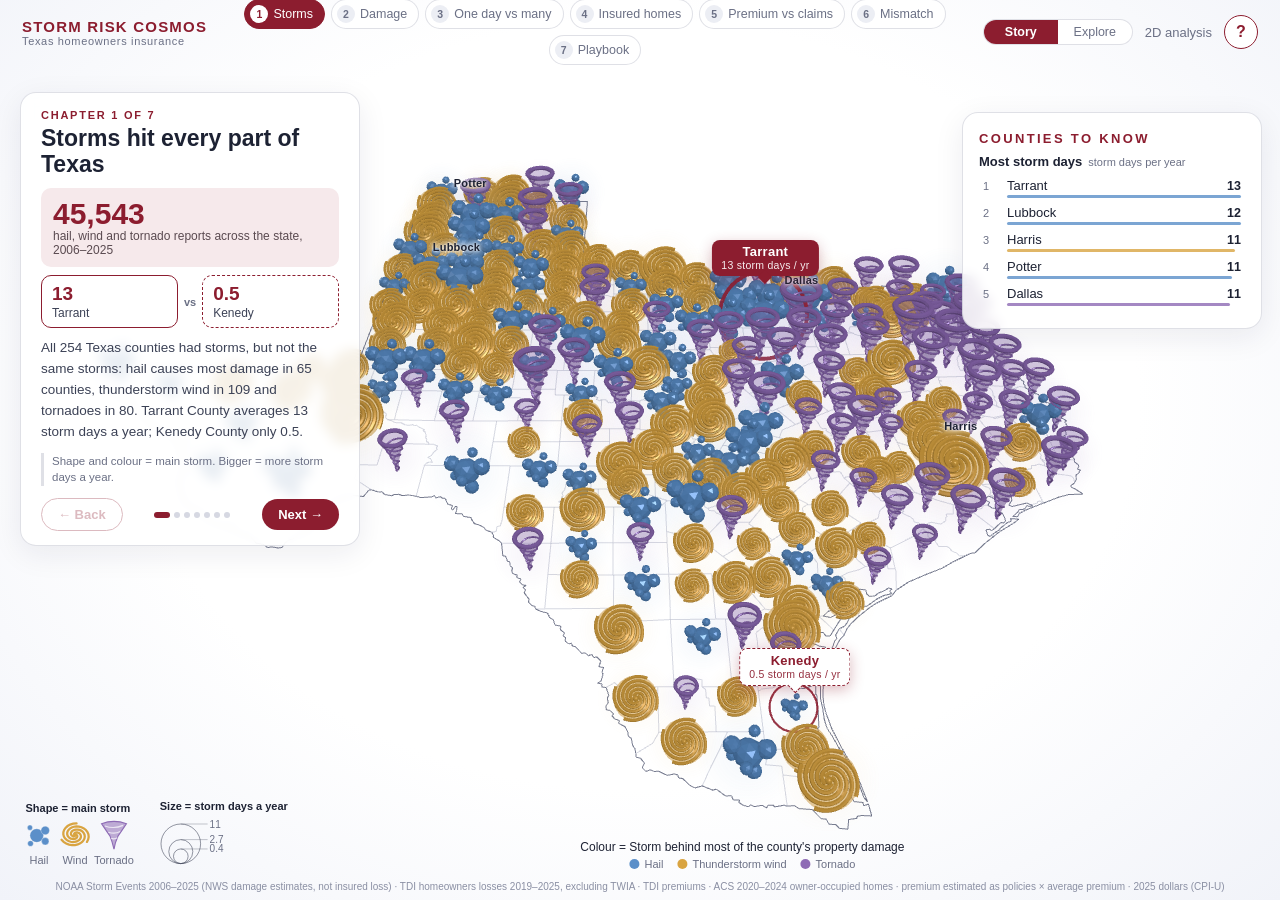
==== web/index.html @ 8e7a1fd4 "Add Explore after the story, with a Story / Explore toggle The site still opens on the story; the la" ====
<!doctype html>
<html lang="en">
<head>
  <meta charset="utf-8" />
  <meta name="viewport" content="width=device-width, initial-scale=1" />
  <title>Storm Risk Cosmos · Texas</title>
  <meta name="description" content="A 3D story of storms, damage and homeowners insurance across the 254 counties of Texas." />
  <link rel="icon" href="data:," />
  <link rel="stylesheet" href="css/cosmos.css" />
  <script src="vendor/d3.min.js"></script>
  <script src="vendor/topojson-client.min.js"></script>
  <script type="importmap">{ "imports": { "three": "./vendor/three/three.module.js" } }</script>
</head>
<body class="is-story">
  <canvas id="scene"></canvas>
  <div id="labels"></div>

  <!-- reading guide -->
  <section id="guide" hidden>
    <div class="guide-card">
      <h2>How to read the 3D story</h2>
      <div class="guide-grid">
        <div><svg viewBox="0 0 60 60" class="g-ico" data-shape="0"></svg><b>Hail</b><span>ice stones: hail causes most of the county's damage</span></div>
        <div><svg viewBox="0 0 60 60" class="g-ico" data-shape="1"></svg><b>Thunderstorm wind</b><span>a storm spiral: straight-line wind causes most damage</span></div>
        <div><svg viewBox="0 0 60 60" class="g-ico" data-shape="2"></svg><b>Tornado</b><span>a funnel: tornadoes cause most damage</span></div>
      </div>
      <ul>
        <li>Each 3D storm is one Texas county.</li>
        <li><b>Stacks</b> under a storm show amounts: green money for dollars, red bills for claims paid, blue policy paper for insured homes, rose sheets for homes without a policy. Taller = more; every bundle is the same amount.</li>
        <li><b>Colour</b> is named at the bottom of the screen. Each chapter rings and labels two counties that make its point by contrast.</li>
        <li><b>Story</b> walks through seven chapters with Back / Next or the arrow keys; <b>Explore</b> (top right, or after the last chapter) lets you pick any colour, layout and stack.</li>
        <li>Drag to turn, scroll to zoom, hover for numbers, click a county for its insurance card.</li>
      </ul>
      <button id="guide-close">Got it</button>
    </div>
  </section>

  <!-- top bar -->
  <header id="top">
    <div class="brand"><span class="neon-sm">STORM RISK COSMOS</span><small>Texas homeowners insurance</small></div>
    <nav id="chapters"></nav>
    <nav id="tabs"></nav>
    <div class="top-right"><div id="view-toggle" class="seg"><button data-v="story" class="on">Story</button><button data-v="explore">Explore</button></div><a href="analysis.html" class="link">2D analysis</a><button id="btn-help" class="round" title="How to read">?</button></div>
  </header>

  <div id="kpis"></div>

  <!-- left: layouts (explore) -->
  <aside id="mode">
    <h3>LAYOUT</h3>
    <button data-mode="map"><svg viewBox="0 0 48 48"><path d="M10 14l9-4 10 4 9-4v24l-9 4-10-4-9 4z" fill="none" stroke="currentColor" stroke-width="2"/><path d="M19 10v24M29 14v24" stroke="currentColor" stroke-width="2"/></svg><span>Map</span></button>
    <button data-mode="burst"><svg viewBox="0 0 48 48"><g fill="currentColor"><circle cx="13" cy="18" r="5"/><circle cx="19" cy="25" r="3"/><circle cx="10" cy="27" r="2.5"/><circle cx="32" cy="15" r="2"/><circle cx="37" cy="19" r="2"/><circle cx="31" cy="22" r="1.8"/><circle cx="38" cy="26" r="2"/><circle cx="33" cy="28" r="1.6"/><circle cx="24" cy="37" r="2"/></g></svg><span>One day vs many</span></button>
    <button data-mode="mismatch"><svg viewBox="0 0 48 48"><path d="M8 40h32M8 8v32" stroke="currentColor" stroke-width="2"/><path d="M10 38L40 10" stroke="currentColor" stroke-width="1.5" stroke-dasharray="3 3"/><g fill="currentColor"><circle cx="16" cy="16" r="3"/><circle cx="22" cy="24" r="2"/><circle cx="30" cy="22" r="2"/><circle cx="34" cy="32" r="2.5"/></g></svg><span>Claims vs storms</span></button>
    <p id="mode-note"></p>
  </aside>

  <!-- left: story card -->
  <aside id="story"></aside>

  <!-- right: counties to know / county card -->
  <aside id="panel">
    <div id="insights"></div>
    <div id="controls" hidden>
      <h3>FIND</h3>
      <div class="pill-input"><input id="search" list="county-list" placeholder="Find a county…" autocomplete="off" /><datalist id="county-list"></datalist></div>
      <h3>STACKS</h3>
      <div id="f-stack" class="radios"></div>
      <h3>SIZE <small>(when stacks are off)</small></h3>
      <div id="f-size" class="radios"></div>
    </div>
    <div id="card" hidden></div>
  </aside>

  <!-- bottom legends -->
  <div id="legend-left">
    <div id="shape-legend"></div>
    <div id="size-legend"></div>
  </div>
  <div id="ramp"></div>
  <footer id="foot">NOAA Storm Events 2006–2025 (NWS damage estimates, not insured loss) · TDI homeowners losses 2019–2025, excluding TWIA · TDI premiums · ACS 2020–2024 owner-occupied homes · premium estimated as policies × average premium · 2025 dollars (CPI-U)</footer>
  <div id="tip" hidden></div>

  <script type="module" src="js/cosmos3d.js"></script>
</body>
</html>
---- web/css/cosmos.css ----
/* Storm Risk Cosmos: light layout, one screen, UI floats over a full-window WebGL canvas */
:root {
  --bg: #ffffff; --ink: #1d2233; --dim: #6b7085; --line: rgba(30, 40, 80, 0.14);
  --accent: #8c1d2f; --accent-soft: #f6e9eb; --panel: rgba(255, 255, 255, 0.88);
  --hail: #5b8fc9; --wind: #d9a441; --tornado: #8e6bb5;
  font-family: "Avenir Next", "Avenir", "Segoe UI", "Helvetica Neue", sans-serif;
}
* { box-sizing: border-box; }
[hidden] { display: none !important; }
html, body { margin: 0; height: 100%; overflow: hidden; color: var(--ink); background: radial-gradient(ellipse at 50% 45%, #ffffff 55%, #f1f3f9); }
button { font: inherit; color: inherit; cursor: pointer; }
#scene { position: fixed; inset: 0; width: 100%; height: 100%; display: block; }
#labels { position: fixed; inset: 0; pointer-events: none; }
.lab3d { position: absolute; transform: translate(-50%, -100%); font-size: 11px; font-weight: 600; color: var(--ink); white-space: nowrap; text-shadow: 0 0 3px #fff, 0 0 6px #fff, 0 0 10px #fff; letter-spacing: 0.02em; }
.lab3d.group { font-size: 15px; font-weight: 700; color: var(--accent); text-transform: uppercase; letter-spacing: 0.08em; transform: translate(-50%, -50%); }
.lab3d.group small { display: block; font-size: 10px; color: var(--dim); font-weight: 500; text-transform: none; letter-spacing: 0; text-align: center; }
.lab3d.axis { font-size: 10px; font-weight: 500; color: var(--dim); transform: translate(-100%, -50%); }
.lab3d.median { font-size: 10px; color: var(--accent); transform: translate(0, -110%); }
.lab3d.note { font-size: 12px; font-weight: 500; color: var(--dim); transform: translate(-50%, -50%); letter-spacing: 0.06em; }

/* intro + guide */
#splash, #guide { position: fixed; inset: 0; z-index: 20; display: grid; place-items: center; background: radial-gradient(ellipse at center, rgba(255, 255, 255, 0.82), rgba(244, 245, 250, 0.96)); transition: opacity 0.6s; }
#splash.gone { opacity: 0; pointer-events: none; }
.splash-inner { max-width: 640px; text-align: center; padding: 0 24px; }
.neon { margin: 0; font-size: clamp(48px, 8vw, 104px); line-height: 0.95; font-weight: 800; letter-spacing: 0.04em;
  background: linear-gradient(120deg, #c81d4b, #8c1d2f 45%, #2c3e70); -webkit-background-clip: text; background-clip: text; color: transparent; }
.kicker { margin: 18px 0 6px; color: var(--accent); letter-spacing: 0.18em; text-transform: uppercase; font-size: 13px; font-weight: 600; }
.intro { color: #3c4256; font-size: 16px; line-height: 1.6; }
.splash-btns { display: flex; gap: 14px; justify-content: center; margin-top: 26px; }
.splash-btns button, #guide-close { border: 0; background: var(--accent); color: #fff; font-weight: 700; padding: 12px 34px; border-radius: 999px; font-size: 15px; box-shadow: 0 6px 20px rgba(140, 29, 47, 0.25); }
.splash-btns .ghost { background: transparent; color: var(--accent); border: 1.5px solid var(--accent); box-shadow: none; }
.guide-card { width: min(720px, 92vw); background: #fff; border: 1px solid var(--line); border-radius: 18px; padding: 26px 30px; box-shadow: 0 20px 60px rgba(20, 30, 70, 0.15); }
.guide-card h2 { margin: 0 0 14px; color: var(--accent); font-size: 20px; letter-spacing: 0.04em; }
.guide-grid { display: grid; grid-template-columns: repeat(3, 1fr); gap: 14px; margin-bottom: 12px; }
.guide-grid div { text-align: center; font-size: 12.5px; color: #4a5066; display: flex; flex-direction: column; align-items: center; gap: 4px; }
.guide-grid b { color: var(--ink); font-size: 14px; }
.g-ico { width: 64px; height: 64px; }
.guide-card ul { margin: 6px 0 18px; padding-left: 18px; color: #4a5066; font-size: 13.5px; line-height: 1.7; }
.guide-card b { color: var(--ink); }

/* top bar */
#top { position: fixed; top: 0; left: 0; right: 0; height: 64px; display: flex; align-items: center; gap: 18px; padding: 0 22px; z-index: 5; pointer-events: none; }
#top > * { pointer-events: auto; }
.brand { display: flex; flex-direction: column; min-width: 170px; }
.neon-sm { font-weight: 800; letter-spacing: 0.08em; font-size: 15px; color: var(--accent); }
.brand small { color: var(--dim); font-size: 11px; letter-spacing: 0.06em; }
#tabs, #chapters { flex: 1; display: flex; justify-content: center; gap: 6px; flex-wrap: wrap; }
#tabs button, #chapters button { border: 1.5px solid var(--line); background: rgba(255, 255, 255, 0.8); border-radius: 999px; padding: 6px 12px; font-size: 12.5px; white-space: nowrap; color: var(--dim); transition: all 0.2s; }
#tabs button:hover, #chapters button:hover { color: var(--ink); border-color: var(--dim); }
#tabs button.on, #chapters button.on { border-color: var(--accent); color: #fff; background: var(--accent); }
#chapters button { display: flex; align-items: center; gap: 5px; padding: 5px 11px 5px 5px; }
#chapters button i { font-style: normal; font-size: 10.5px; font-weight: 700; width: 18px; height: 18px; border-radius: 50%; display: grid; place-items: center; background: #eceef4; color: var(--dim); }
#chapters button.done { color: var(--ink); }
#chapters button.done i { background: var(--accent-soft); color: var(--accent); }
#chapters button.on i { background: #fff; color: var(--accent); }
body.is-story #tabs, body.is-story #kpis, body.is-story #mode { display: none; }
body:not(.is-story) #chapters, body:not(.is-story) #story { display: none; }
#view-toggle { width: 150px; }
#view-toggle button { padding: 5px 0; }
.top-right { display: flex; align-items: center; gap: 12px; justify-content: flex-end; }
.link { color: var(--dim); font-size: 13px; text-decoration: none; }
.link:hover { color: var(--accent); }
.round { width: 34px; height: 34px; border-radius: 50%; border: 1.5px solid var(--accent); background: #fff; color: var(--accent); font-weight: 700; }
#kpis { position: fixed; top: 62px; left: 50%; transform: translateX(-50%); display: flex; gap: 44px; z-index: 5; font-size: 11px; color: var(--dim); white-space: nowrap; }
#kpis div { text-align: center; }
#kpis b { display: block; color: var(--ink); font-size: 17px; font-weight: 700; letter-spacing: 0.01em; }
#kpis b i { font-style: normal; color: var(--dim); font-size: 12px; font-weight: 500; }

/* side panels */
aside h3 { margin: 14px 0 8px; font-size: 13px; letter-spacing: 0.18em; color: var(--accent); font-weight: 700; }
#mode { position: fixed; left: 20px; top: 108px; width: 112px; z-index: 5; display: flex; flex-direction: column; align-items: center; }
#mode h3 { font-size: 18px; margin-bottom: 10px; }
#mode button { background: none; border: 0; display: flex; flex-direction: column; align-items: center; gap: 2px; color: var(--dim); margin-bottom: 6px; font-size: 12.5px; }
#mode button svg { width: 54px; height: 54px; padding: 9px; border-radius: 50%; border: 1.5px solid transparent; transition: all 0.2s; }
#mode button:hover { color: var(--ink); }
#mode button.on { color: var(--accent); }
#mode button.on svg { border-color: var(--accent); background: var(--accent-soft); }
#mode button.on span { text-decoration: underline; text-underline-offset: 4px; }
#mode-note { font-size: 11px; color: var(--dim); line-height: 1.45; text-align: center; margin: 4px 0 0; }

#panel { position: fixed; right: 18px; top: 112px; bottom: 74px; width: 300px; z-index: 5; display: flex; flex-direction: column; }
#controls, #card { background: var(--panel); border: 1px solid var(--line); border-radius: 16px; padding: 4px 16px 14px; backdrop-filter: blur(6px); box-shadow: 0 8px 30px rgba(20, 30, 70, 0.08); }
#card { flex: 1; min-height: 0; overflow: hidden; padding: 12px 16px; display: flex; flex-direction: column; gap: 9px; }
.pill-input { margin-bottom: 7px; }
.pill-input input, .pill-input select { width: 100%; border: 1px solid #ead3d7; border-radius: 999px; padding: 7px 14px; background: var(--accent-soft); color: var(--ink); font: inherit; font-size: 13px; font-weight: 600; outline: none; appearance: none; }
.pill-input input:focus, .pill-input select:focus { border-color: var(--accent); }
.pill-input select { background-image: linear-gradient(45deg, transparent 50%, var(--accent) 50%), linear-gradient(135deg, var(--accent) 50%, transparent 50%); background-position: calc(100% - 18px) 50%, calc(100% - 13px) 50%; background-size: 5px 5px; background-repeat: no-repeat; }
.pill-input input::placeholder { color: #8a7078; }
.radios label { display: flex; align-items: center; gap: 9px; font-size: 13px; color: #3c4256; padding: 3px 0; cursor: pointer; }
.radios input { appearance: none; width: 14px; height: 14px; border-radius: 50%; border: 1.5px solid #a3a8ba; margin: 0; }
.radios input:checked { border-color: var(--accent); background: radial-gradient(circle, var(--accent) 45%, transparent 50%); }
.chips { display: flex; gap: 6px; }
.chips button { flex: 1; border: 1.5px solid var(--c); background: color-mix(in srgb, var(--c) 14%, white); border-radius: 999px; padding: 5px 0; font-size: 12px; display: flex; align-items: center; justify-content: center; gap: 4px; color: var(--ink); }
.chips button.off { background: transparent; border-color: var(--line); color: var(--dim); }
.chips svg { width: 16px; height: 16px; }
.seg { display: flex; border: 1.5px solid var(--line); border-radius: 999px; overflow: hidden; background: #fff; }
.seg button { flex: 1; border: 0; background: none; padding: 5px 0; font-size: 12.5px; color: var(--dim); }
.seg button.on { background: var(--accent); color: #fff; font-weight: 700; }

/* county card */
.c-head { display: flex; align-items: flex-start; gap: 10px; }
.c-head svg { width: 42px; height: 42px; flex-shrink: 0; }
.c-head h2 { margin: 0; font-size: 20px; line-height: 1.1; }
.c-head .badge { display: inline-block; margin-top: 4px; font-size: 10.5px; padding: 2px 8px; border-radius: 999px; border: 1px solid var(--accent); color: var(--accent); }
.c-close { margin-left: auto; border: 0; background: none; color: var(--dim); font-size: 20px; line-height: 1; padding: 0 2px; }
.c-close:hover { color: var(--accent); }
.c-kpis { display: grid; grid-template-columns: 1fr 1fr; gap: 6px 10px; }
.c-kpis div { font-size: 10.5px; color: var(--dim); line-height: 1.25; }
.c-kpis b { display: block; color: var(--ink); font-size: 15px; }
.c-kpis small { color: var(--dim); }
.c-sec { font-size: 10.5px; color: var(--accent); letter-spacing: 0.12em; text-transform: uppercase; margin: 2px 0 -4px; display: flex; justify-content: space-between; font-weight: 600; }
.c-sec span { color: var(--dim); letter-spacing: 0; text-transform: none; font-weight: 500; }
.c-svg { width: 100%; display: block; }
.c-svg text { fill: var(--dim); font-size: 9.5px; }
.c-days { display: flex; flex-direction: column; gap: 5px; min-height: 0; overflow: hidden; }
.c-day { border-left: 3px solid var(--c); padding: 3px 0 3px 8px; font-size: 11.5px; line-height: 1.35; color: #3c4256; background: #f6f7fb; border-radius: 0 6px 6px 0; }
.c-day b { color: var(--ink); }
.c-day i { color: var(--dim); font-style: italic; display: -webkit-box; -webkit-line-clamp: 2; -webkit-box-orient: vertical; overflow: hidden; }

/* legends */
#legend-left { position: fixed; left: 22px; bottom: 34px; z-index: 5; display: flex; gap: 18px; align-items: flex-end; font-size: 11px; color: var(--dim); }
#shape-legend { display: flex; gap: 10px; }
#shape-legend div { display: flex; flex-direction: column; align-items: center; gap: 2px; }
#shape-legend svg { width: 34px; height: 34px; }
#size-legend svg { display: block; }
#size-legend text { fill: var(--dim); font-size: 10px; }
#ramp { position: fixed; left: 50%; bottom: 30px; transform: translateX(-50%); width: min(520px, 40vw); z-index: 5; font-size: 11px; color: var(--dim); text-align: center; }
#ramp .bar { height: 8px; border-radius: 4px; margin: 4px 0 2px; }
#ramp .ticks { display: flex; justify-content: space-between; }
#ramp .title { color: var(--ink); font-size: 12px; }
#foot { position: fixed; bottom: 8px; left: 0; right: 0; text-align: center; font-size: 10px; color: #8a8fa3; z-index: 5; pointer-events: none; }

#tip { position: fixed; z-index: 30; pointer-events: none; background: rgba(255, 255, 255, 0.97); border: 1px solid var(--line); border-radius: 10px; padding: 8px 11px; font-size: 12px; line-height: 1.45; max-width: 280px; box-shadow: 0 8px 26px rgba(20, 30, 70, 0.14); }
#tip b { font-size: 13.5px; }
#tip .sw { display: inline-block; width: 9px; height: 9px; border-radius: 50%; margin-right: 5px; vertical-align: 0; }
#tip small { color: var(--dim); }
.cash-leg { display: flex; align-items: flex-end; gap: 8px; margin-top: 3px; line-height: 1.35; }
.cash-leg b { color: var(--ink); }

/* story card (left) */
#story { position: fixed; left: 20px; top: 92px; width: 340px; max-height: calc(100vh - 230px); overflow: hidden; z-index: 5; background: var(--panel); border: 1px solid var(--line); border-radius: 16px; padding: 16px 20px 14px; backdrop-filter: blur(6px); box-shadow: 0 8px 30px rgba(20, 30, 70, 0.08); display: flex; flex-direction: column; }
.st-step { font-size: 11px; letter-spacing: 0.16em; text-transform: uppercase; color: var(--accent); font-weight: 700; }
#story h2 { margin: 4px 0 10px; font-size: 23px; line-height: 1.15; }
.st-stat { display: flex; flex-direction: column; padding: 10px 12px; background: var(--accent-soft); border-radius: 10px; margin-bottom: 10px; }
.st-stat b { font-size: 30px; line-height: 1.05; color: var(--accent); }
.st-stat span { font-size: 12px; color: #5a4a50; }
#story p { margin: 0 0 10px; font-size: 13.5px; line-height: 1.55; color: #3c4256; }
.st-read { font-size: 11.5px; color: var(--dim); border-left: 3px solid var(--line); padding-left: 8px; margin-bottom: 12px; line-height: 1.45; }
.st-nav { display: flex; align-items: center; justify-content: space-between; gap: 8px; margin-top: auto; }
.st-nav button { border: 0; background: var(--accent); color: #fff; font-weight: 700; padding: 8px 16px; border-radius: 999px; font-size: 13px; }
.st-nav button.ghost { background: transparent; color: var(--accent); border: 1.5px solid var(--accent); }
.st-nav button:disabled { opacity: 0.3; cursor: default; }
.st-dots { display: flex; gap: 4px; }
.st-dots i { width: 6px; height: 6px; border-radius: 50%; background: #d6d8e2; }
.st-dots i.on { background: var(--accent); width: 16px; border-radius: 3px; }
.cat-line { display: block; margin-bottom: 6px; font-size: 13px; }
.cat-line i { display: inline-block; width: 10px; height: 10px; border-radius: 50%; margin-right: 6px; vertical-align: 0; }
.cat-line.muted { color: var(--dim); font-size: 11.5px; }

/* counties to know (right, story view) */
#insights { background: var(--panel); border: 1px solid var(--line); border-radius: 16px; padding: 4px 16px 12px; backdrop-filter: blur(6px); box-shadow: 0 8px 30px rgba(20, 30, 70, 0.08); overflow: hidden; }
.ins-group { margin-bottom: 8px; }
.ins-title { font-size: 13px; font-weight: 700; margin: 6px 0 4px; display: flex; align-items: baseline; gap: 6px; flex-wrap: wrap; }
.ins-title i { width: 10px; height: 10px; border-radius: 50%; display: inline-block; }
.ins-title span { font-size: 11px; font-weight: 500; color: var(--dim); }
.ins-row { width: 100%; display: grid; grid-template-columns: 18px 1fr auto; align-items: center; gap: 6px; border: 0; background: none; padding: 5px 4px 7px; border-radius: 8px; position: relative; text-align: left; font-size: 13px; }
.ins-row:hover { background: #f4f5f9; }
.ins-row em { font-style: normal; font-size: 11px; color: var(--dim); }
.ins-row b { font-size: 12.5px; font-weight: 600; }
.ins-row u { position: absolute; left: 28px; bottom: 2px; height: 3px; border-radius: 2px; opacity: 0.8; max-width: calc(100% - 32px); }
.badge.solid { color: #fff; margin-left: 4px; }
.badge.muted { color: var(--dim); border-color: #c9ccd6; margin-left: 4px; }
.swatches { display: flex; justify-content: center; gap: 14px; margin-top: 5px; flex-wrap: wrap; }
.swatches span { display: flex; align-items: center; gap: 5px; }
.swatches i { width: 10px; height: 10px; border-radius: 50%; display: inline-block; }
.lab3d.zone { font-size: 13px; font-weight: 700; letter-spacing: 0.04em; transform: translate(-50%, -50%); }
.lab3d.zone.over { color: #c81d4b; }
.lab3d.zone.under { color: #2c7bb6; }

/* contrast pair: in the story card and as callouts in the scene */
.st-vs { display: flex; align-items: stretch; gap: 6px; margin: -2px 0 10px; }
.st-vs span { flex: 1; display: flex; flex-direction: column; padding: 6px 10px; border-radius: 10px; border: 1.5px solid var(--accent); font-size: 12px; color: #3c4256; line-height: 1.25; }
.st-vs span b { font-size: 19px; color: var(--accent); }
.st-vs span.b { border-style: dashed; }
.st-vs i { align-self: center; font-style: normal; font-size: 11px; font-weight: 700; color: var(--dim); }
.lab3d.pair { font-size: 13px; font-weight: 700; color: #fff; background: var(--accent); padding: 4px 9px 5px; border-radius: 8px; text-shadow: none; transform: translate(-50%, calc(-100% - 10px)); box-shadow: 0 4px 14px rgba(140, 29, 47, 0.3); text-align: center; z-index: 2; }
.lab3d.pair small { display: block; font-size: 10.5px; font-weight: 500; opacity: 0.92; }
.lab3d.pair.b { background: #fff; color: var(--accent); border: 1.5px dashed var(--accent); }
.lab3d.pair::after { content: ""; position: absolute; left: 50%; bottom: -6px; width: 10px; height: 10px; background: inherit; transform: translateX(-50%) rotate(45deg); border-right: inherit; border-bottom: inherit; }

/* legends */
.lg-title { font-size: 11px; color: var(--ink); font-weight: 600; margin-bottom: 4px; white-space: nowrap; }
.lg-row { display: flex; gap: 10px; align-items: flex-end; }
.lg-row > div { display: flex; flex-direction: column; align-items: center; gap: 2px; }
#legend-left { gap: 26px; }
.cash-leg { flex-direction: row !important; align-items: center !important; gap: 6px !important; }
#ramp .swatches { margin-top: 4px; }
.badge.coast { color: #fff; background: #7d74c9; border-color: #7d74c9; margin-left: 4px; }
#shape-legend { display: block; }
#shape-legend .lg-row { flex-direction: row; }
#ramp { left: 58%; width: min(470px, 34vw); }
.lab3d.axis { text-align: right; line-height: 1.2; }
.radios label.muted { opacity: 0.45; }
aside h3 small { font-size: 10px; letter-spacing: 0; color: var(--dim); font-weight: 500; }
#mode button span { text-align: center; max-width: 100px; }
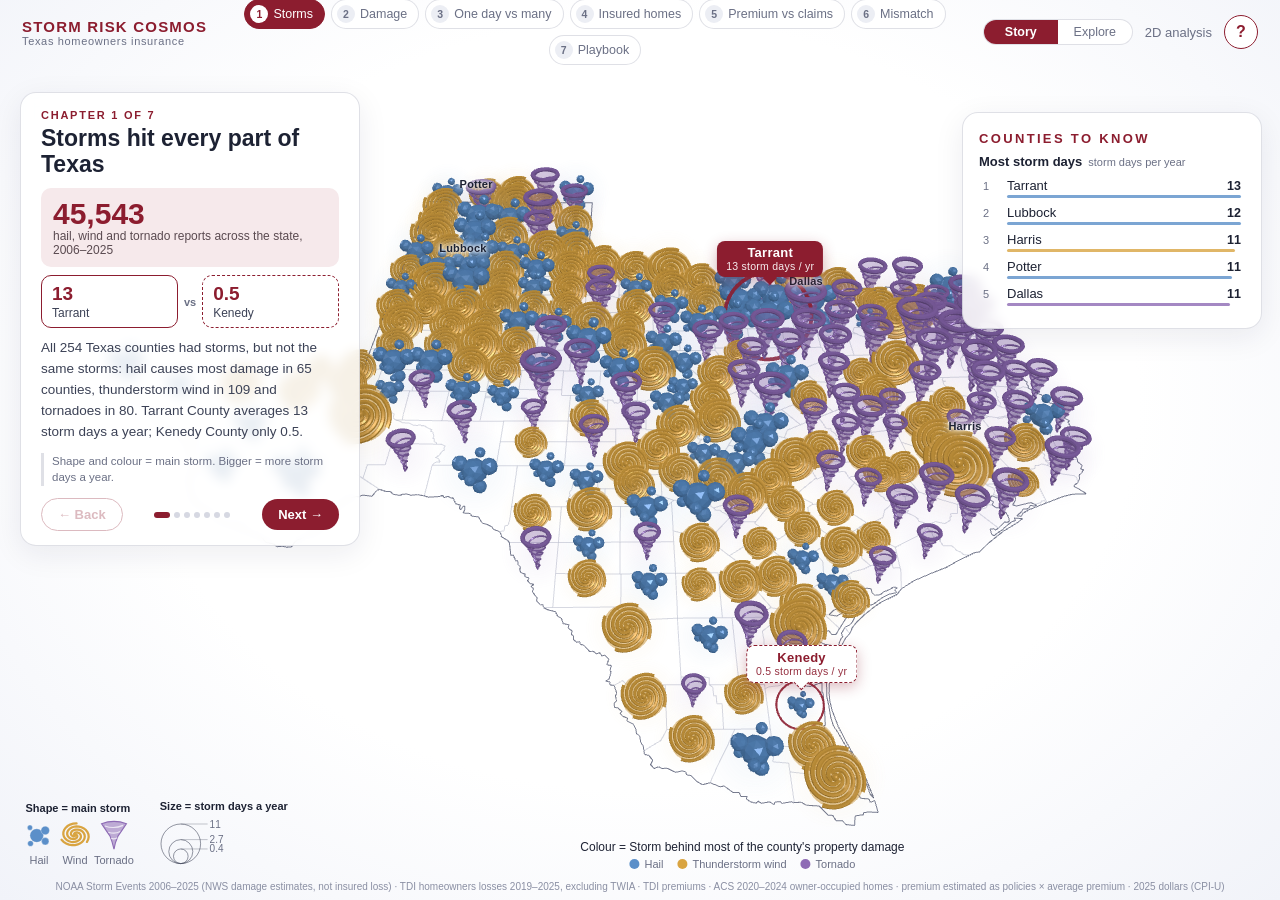
==== commit e3c4baf4: "Stop browsers from mixing an old script with a new page Serve html, js and css with no-cache so ever" ====
--- a/web/index.html
+++ b/web/index.html
@@ -6,7 +6,7 @@
   <title>Storm Risk Cosmos · Texas</title>
   <meta name="description" content="A 3D story of storms, damage and homeowners insurance across the 254 counties of Texas." />
   <link rel="icon" href="data:," />
-  <link rel="stylesheet" href="css/cosmos.css" />
+  <link rel="stylesheet" href="css/cosmos.css?v=2" />
   <script src="vendor/d3.min.js"></script>
   <script src="vendor/topojson-client.min.js"></script>
   <script type="importmap">{ "imports": { "three": "./vendor/three/three.module.js" } }</script>
@@ -80,6 +80,6 @@
   <footer id="foot">NOAA Storm Events 2006–2025 (NWS damage estimates, not insured loss) · TDI homeowners losses 2019–2025, excluding TWIA · TDI premiums · ACS 2020–2024 owner-occupied homes · premium estimated as policies × average premium · 2025 dollars (CPI-U)</footer>
   <div id="tip" hidden></div>
 
-  <script type="module" src="js/cosmos3d.js"></script>
+  <script type="module" src="js/cosmos3d.js?v=2"></script>
 </body>
 </html>
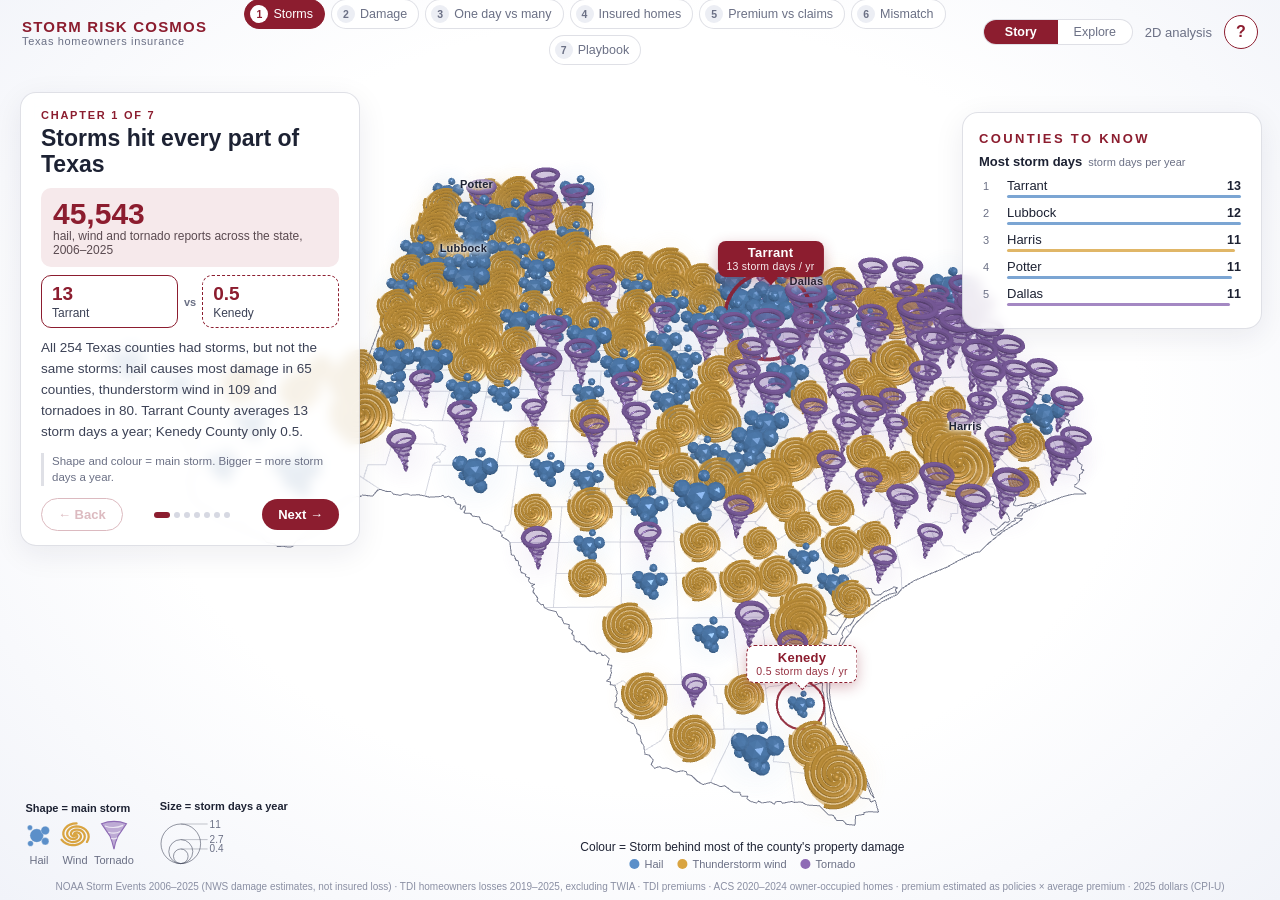
==== commit 22553953: "Add a 3D county view: click a county for its perils, homes and money The county is raised from its o" ====
--- a/web/index.html
+++ b/web/index.html
@@ -6,7 +6,7 @@
   <title>Storm Risk Cosmos · Texas</title>
   <meta name="description" content="A 3D story of storms, damage and homeowners insurance across the 254 counties of Texas." />
   <link rel="icon" href="data:," />
-  <link rel="stylesheet" href="css/cosmos.css?v=2" />
+  <link rel="stylesheet" href="css/cosmos.css?v=3" />
   <script src="vendor/d3.min.js"></script>
   <script src="vendor/topojson-client.min.js"></script>
   <script type="importmap">{ "imports": { "three": "./vendor/three/three.module.js" } }</script>
@@ -29,7 +29,7 @@
         <li><b>Stacks</b> under a storm show amounts: green money for dollars, red bills for claims paid, blue policy paper for insured homes, rose sheets for homes without a policy. Taller = more; every bundle is the same amount.</li>
         <li><b>Colour</b> is named at the bottom of the screen. Each chapter rings and labels two counties that make its point by contrast.</li>
         <li><b>Story</b> walks through seven chapters with Back / Next or the arrow keys; <b>Explore</b> (top right, or after the last chapter) lets you pick any colour, layout and stack.</li>
-        <li>Drag to turn, scroll to zoom, hover for numbers, click a county for its insurance card.</li>
+        <li>Drag to turn, scroll to zoom, hover for numbers. <b>Click a county</b> to open its own 3D view: hail, thunderstorm wind, tornado and hurricane above it, its homes as houses and its money as paper stacks; <b>Back to Texas</b> or Esc returns.</li>
       </ul>
       <button id="guide-close">Got it</button>
     </div>
@@ -57,6 +57,9 @@
   <!-- left: story card -->
   <aside id="story"></aside>
 
+  <!-- left: county view (after clicking a county) -->
+  <aside id="county"></aside>
+
   <!-- right: counties to know / county card -->
   <aside id="panel">
     <div id="insights"></div>
@@ -80,6 +83,6 @@
   <footer id="foot">NOAA Storm Events 2006–2025 (NWS damage estimates, not insured loss) · TDI homeowners losses 2019–2025, excluding TWIA · TDI premiums · ACS 2020–2024 owner-occupied homes · premium estimated as policies × average premium · 2025 dollars (CPI-U)</footer>
   <div id="tip" hidden></div>
 
-  <script type="module" src="js/cosmos3d.js?v=2"></script>
+  <script type="module" src="js/cosmos3d.js?v=3"></script>
 </body>
 </html>
--- a/web/css/cosmos.css
+++ b/web/css/cosmos.css
@@ -203,3 +203,30 @@
 .radios label.muted { opacity: 0.45; }
 aside h3 small { font-size: 10px; letter-spacing: 0; color: var(--dim); font-weight: 500; }
 #mode button span { text-align: center; max-width: 100px; }
+
+/* county view */
+#county { display: none; position: fixed; left: 20px; top: 84px; width: 350px; max-height: calc(100vh - 110px); overflow: auto; z-index: 6; background: var(--panel); border: 1px solid var(--line); border-radius: 16px; padding: 12px 18px 14px; backdrop-filter: blur(6px); box-shadow: 0 8px 30px rgba(20, 30, 70, 0.08); }
+body.in-county #county { display: block; }
+body.in-county #story, body.in-county #chapters, body.in-county #tabs, body.in-county #mode, body.in-county #legend-left, body.in-county #ramp, body.in-county #kpis { display: none !important; }
+#county h2 { margin: 2px 0 6px; font-size: 24px; line-height: 1.1; }
+.cv-back { border: 1.5px solid var(--accent); background: #fff; color: var(--accent); font-weight: 700; border-radius: 999px; padding: 5px 14px; font-size: 12.5px; margin-bottom: 8px; }
+.cv-back:hover { background: var(--accent); color: #fff; }
+.cv-sec { font-size: 10.5px; color: var(--accent); letter-spacing: 0.12em; text-transform: uppercase; margin: 10px 0 5px; display: flex; justify-content: space-between; font-weight: 700; }
+.cv-sec span { color: var(--dim); letter-spacing: 0; text-transform: none; font-weight: 500; }
+.cv-row { display: grid; grid-template-columns: 34px 1fr auto; gap: 8px; align-items: center; padding: 4px 0; border-bottom: 1px solid #eef0f5; }
+.cv-row svg { width: 32px; height: 32px; }
+.cv-row b { display: block; font-size: 13px; }
+.cv-row span { font-size: 11px; color: var(--dim); line-height: 1.3; }
+.cv-row em { font-style: normal; font-weight: 700; font-size: 15px; text-align: right; }
+.cv-row em small { font-weight: 500; font-size: 10.5px; color: var(--dim); }
+.cv-row.off { opacity: 0.45; }
+.cv-legend { display: flex; flex-direction: column; gap: 4px; font-size: 12px; color: #3c4256; }
+.cv-legend span { display: flex; align-items: center; gap: 7px; }
+.cv-legend svg { flex-shrink: 0; }
+.cv-note { font-size: 10.5px; color: var(--dim); line-height: 1.45; margin: 10px 0 0; }
+.lab3d.nb { font-size: 10.5px; font-weight: 500; color: #8a8fa3; transform: translate(-50%, -50%); letter-spacing: 0.04em; }
+.lab3d.cv-peril { font-size: 13px; font-weight: 800; color: var(--c); text-align: center; transform: translate(-50%, -100%); }
+.lab3d.cv-peril small { display: block; font-size: 10.5px; font-weight: 600; color: var(--ink); }
+.lab3d.cv-peril.off { opacity: 0.5; }
+.lab3d.cv-stack, .lab3d.cv-homes { font-size: 12.5px; font-weight: 700; text-align: center; background: rgba(255, 255, 255, 0.85); padding: 3px 8px; border-radius: 8px; border: 1px solid var(--line); }
+.lab3d.cv-stack small, .lab3d.cv-homes small { display: block; font-size: 10.5px; font-weight: 500; color: var(--dim); }
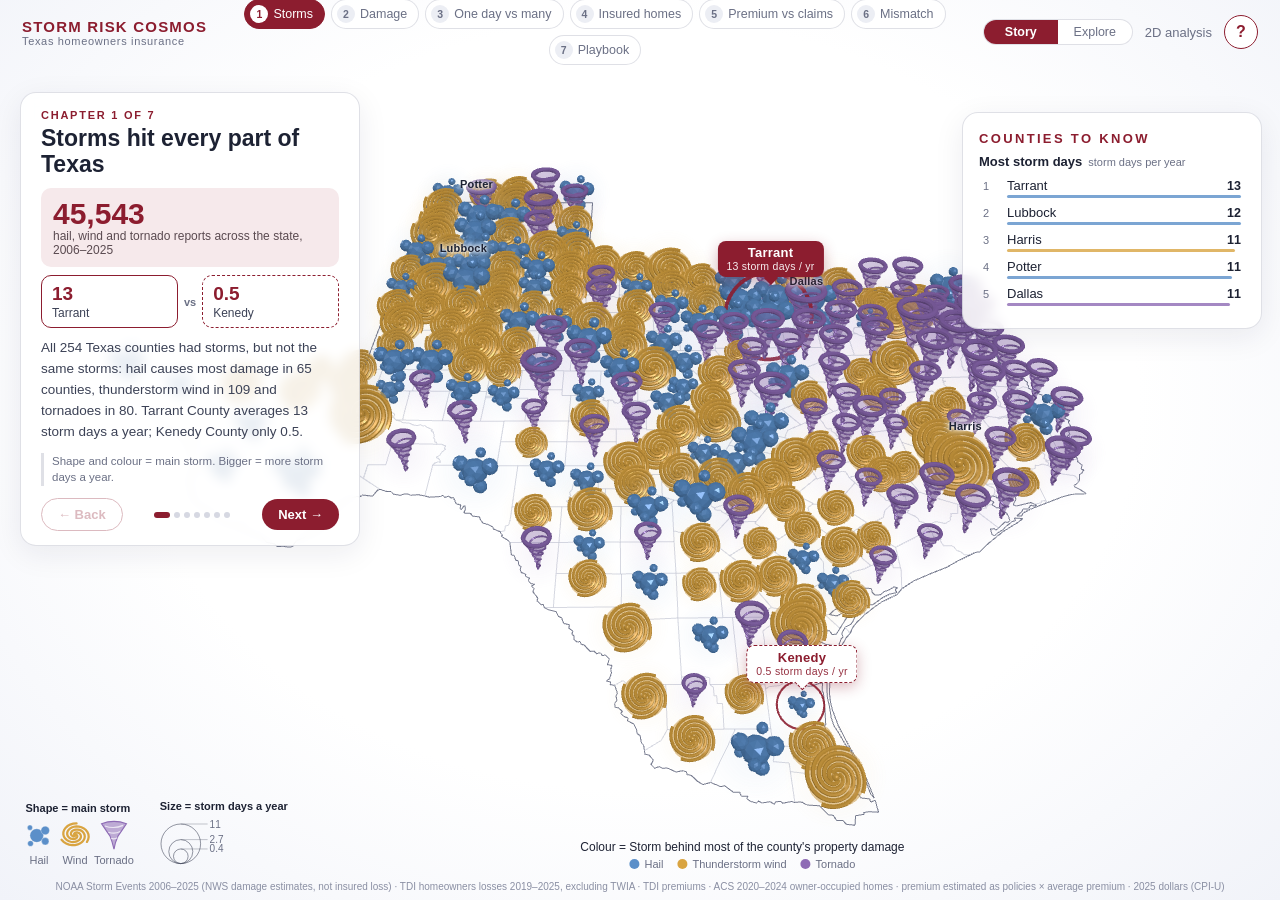
==== commit 85c143d3: "County view: show only the dataset's three perils" ====
--- a/web/index.html
+++ b/web/index.html
@@ -6,7 +6,7 @@
   <title>Storm Risk Cosmos · Texas</title>
   <meta name="description" content="A 3D story of storms, damage and homeowners insurance across the 254 counties of Texas." />
   <link rel="icon" href="data:," />
-  <link rel="stylesheet" href="css/cosmos.css?v=3" />
+  <link rel="stylesheet" href="css/cosmos.css?v=4" />
   <script src="vendor/d3.min.js"></script>
   <script src="vendor/topojson-client.min.js"></script>
   <script type="importmap">{ "imports": { "three": "./vendor/three/three.module.js" } }</script>
@@ -29,7 +29,7 @@
         <li><b>Stacks</b> under a storm show amounts: green money for dollars, red bills for claims paid, blue policy paper for insured homes, rose sheets for homes without a policy. Taller = more; every bundle is the same amount.</li>
         <li><b>Colour</b> is named at the bottom of the screen. Each chapter rings and labels two counties that make its point by contrast.</li>
         <li><b>Story</b> walks through seven chapters with Back / Next or the arrow keys; <b>Explore</b> (top right, or after the last chapter) lets you pick any colour, layout and stack.</li>
-        <li>Drag to turn, scroll to zoom, hover for numbers. <b>Click a county</b> to open its own 3D view: hail, thunderstorm wind, tornado and hurricane above it, its homes as houses and its money as paper stacks; <b>Back to Texas</b> or Esc returns.</li>
+        <li>Drag to turn, scroll to zoom, hover for numbers. <b>Click a county</b> to open its own 3D view: its hail, thunderstorm wind and tornado above it, its homes as houses and its money as paper stacks; <b>Back to Texas</b> or Esc returns.</li>
       </ul>
       <button id="guide-close">Got it</button>
     </div>
@@ -83,6 +83,6 @@
   <footer id="foot">NOAA Storm Events 2006–2025 (NWS damage estimates, not insured loss) · TDI homeowners losses 2019–2025, excluding TWIA · TDI premiums · ACS 2020–2024 owner-occupied homes · premium estimated as policies × average premium · 2025 dollars (CPI-U)</footer>
   <div id="tip" hidden></div>
 
-  <script type="module" src="js/cosmos3d.js?v=3"></script>
+  <script type="module" src="js/cosmos3d.js?v=4"></script>
 </body>
 </html>
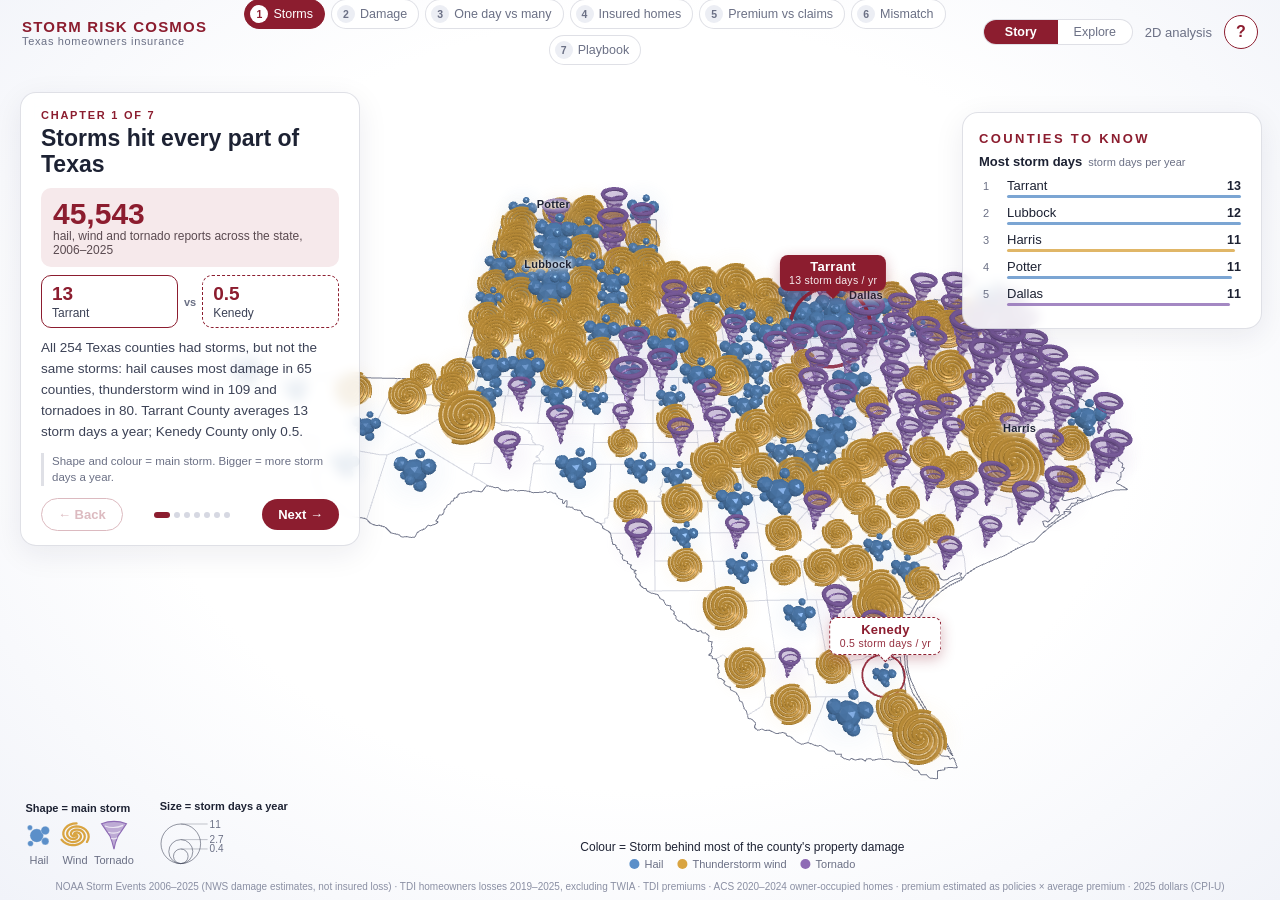
==== commit 6879041b: "One day vs many: open a group as a sorted grid, then a county for its map Click a group (name, empty" ====
--- a/web/index.html
+++ b/web/index.html
@@ -6,7 +6,7 @@
   <title>Storm Risk Cosmos · Texas</title>
   <meta name="description" content="A 3D story of storms, damage and homeowners insurance across the 254 counties of Texas." />
   <link rel="icon" href="data:," />
-  <link rel="stylesheet" href="css/cosmos.css?v=4" />
+  <link rel="stylesheet" href="css/cosmos.css?v=12" />
   <script src="vendor/d3.min.js"></script>
   <script src="vendor/topojson-client.min.js"></script>
   <script type="importmap">{ "imports": { "three": "./vendor/three/three.module.js" } }</script>
@@ -83,6 +83,6 @@
   <footer id="foot">NOAA Storm Events 2006–2025 (NWS damage estimates, not insured loss) · TDI homeowners losses 2019–2025, excluding TWIA · TDI premiums · ACS 2020–2024 owner-occupied homes · premium estimated as policies × average premium · 2025 dollars (CPI-U)</footer>
   <div id="tip" hidden></div>
 
-  <script type="module" src="js/cosmos3d.js?v=4"></script>
+  <script type="module" src="js/cosmos3d.js?v=12"></script>
 </body>
 </html>
--- a/web/css/cosmos.css
+++ b/web/css/cosmos.css
@@ -230,3 +230,26 @@
 .lab3d.cv-peril.off { opacity: 0.5; }
 .lab3d.cv-stack, .lab3d.cv-homes { font-size: 12.5px; font-weight: 700; text-align: center; background: rgba(255, 255, 255, 0.85); padding: 3px 8px; border-radius: 8px; border: 1px solid var(--line); }
 .lab3d.cv-stack small, .lab3d.cv-homes small { display: block; font-size: 10.5px; font-weight: 500; color: var(--dim); }
+
+/* one day vs many: open a group, sort it */
+.lab3d.group.open { pointer-events: auto; cursor: pointer; padding: 4px 10px; border-radius: 10px; border: 1.5px dashed transparent; }
+.lab3d.group.open:hover { border-color: var(--accent); background: rgba(255, 255, 255, 0.9); }
+.lab3d.rank { font-size: 11px; }
+.lab3d.rank i { font-style: normal; display: inline-block; min-width: 16px; padding: 0 3px; border-radius: 8px; background: var(--accent); color: #fff; font-size: 9.5px; text-align: center; margin-right: 2px; }
+.lab3d.rank small { display: block; text-align: center; font-weight: 500; color: var(--dim); font-size: 9.5px; }
+#mode-note button { display: block; width: 100%; margin: 4px 0 0; border: 1.5px solid var(--line); background: #fff; border-radius: 999px; padding: 4px 6px; font-size: 11px; color: var(--ink); }
+#mode-note button:hover { border-color: var(--accent); color: var(--accent); }
+#mode-note button.on { background: var(--accent); border-color: var(--accent); color: #fff; font-weight: 700; }
+#mode-note .cl-back { border-color: var(--accent); color: var(--accent); font-weight: 700; margin-bottom: 8px; }
+#mode-note .cl-name { display: block; color: var(--accent); font-size: 12px; margin-bottom: 6px; }
+#mode-note .cl-open, #mode-note .cl-sort { display: block; margin-top: 2px; }
+.lab3d.rank.only { font-size: 0; }
+.lab3d.rank.only i { font-size: 9px; background: rgba(140, 29, 47, 0.7); }
+.lab3d.rank.only.top i { font-size: 11px; background: var(--accent); min-width: 20px; }
+#mode-note .cl-top { display: block; text-align: left; }
+#mode-note .cl-top a { display: grid; grid-template-columns: 18px 1fr auto; gap: 4px; align-items: center; padding: 2px 3px; border-radius: 6px; cursor: pointer; color: var(--ink); font-size: 11px; }
+#mode-note .cl-top a:hover { background: var(--accent-soft); }
+#mode-note .cl-top i { font-style: normal; font-size: 9.5px; font-weight: 700; color: #fff; background: var(--accent); border-radius: 8px; text-align: center; }
+#mode-note .cl-top em { font-style: normal; color: var(--dim); font-size: 10px; }
+#mode-note .cl-name { margin-top: 8px; }
+#mode { width: 150px; }
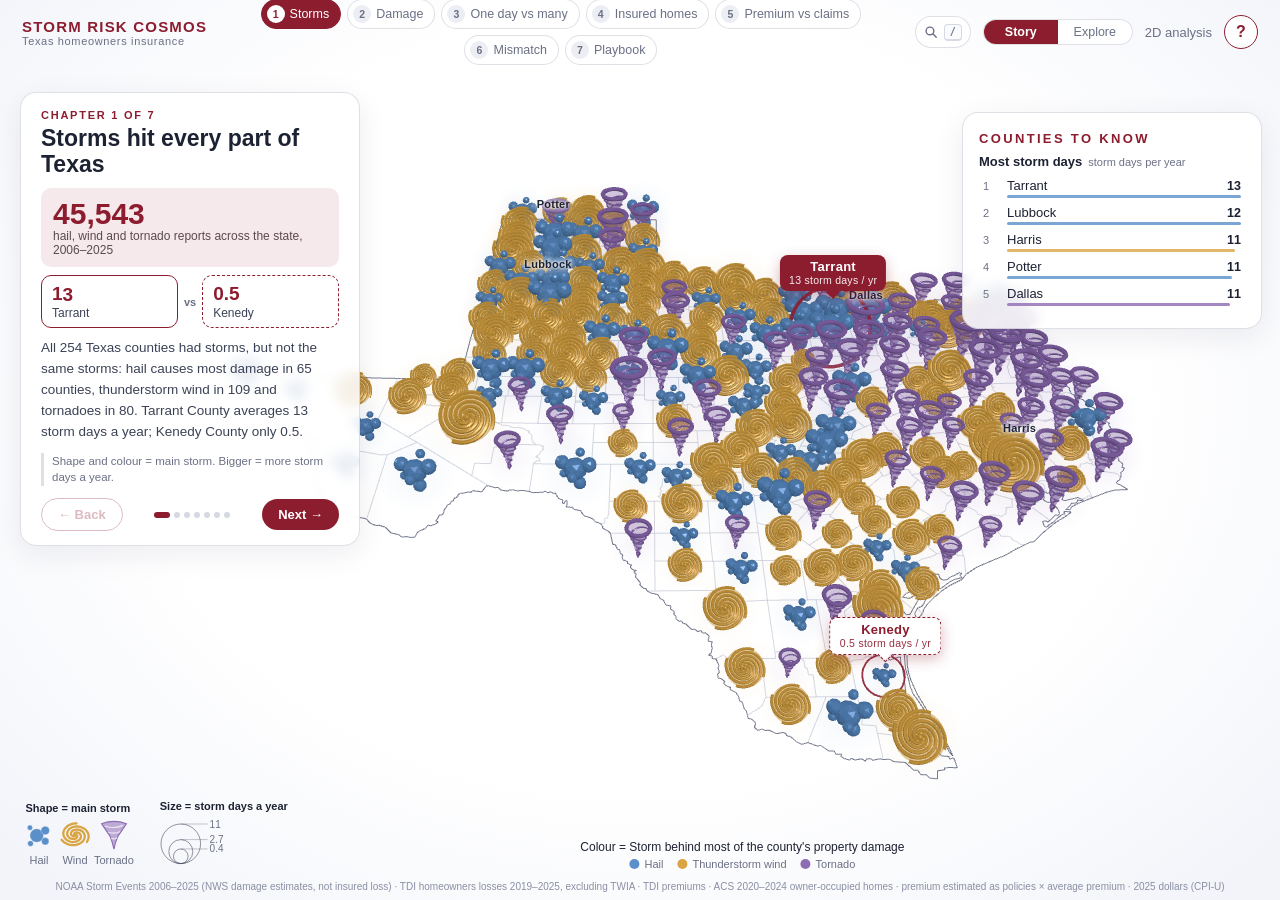
==== commit d04bb899: "Add a years chart, county storm calendar, Find and rolling numbers - Explore: a D3 chart of property" ====
--- a/web/index.html
+++ b/web/index.html
@@ -6,7 +6,7 @@
   <title>Storm Risk Cosmos · Texas</title>
   <meta name="description" content="A 3D story of storms, damage and homeowners insurance across the 254 counties of Texas." />
   <link rel="icon" href="data:," />
-  <link rel="stylesheet" href="css/cosmos.css?v=12" />
+  <link rel="stylesheet" href="css/cosmos.css?v=13" />
   <script src="vendor/d3.min.js"></script>
   <script src="vendor/topojson-client.min.js"></script>
   <script type="importmap">{ "imports": { "three": "./vendor/three/three.module.js" } }</script>
@@ -29,7 +29,8 @@
         <li><b>Stacks</b> under a storm show amounts: green money for dollars, red bills for claims paid, blue policy paper for insured homes, rose sheets for homes without a policy. Taller = more; every bundle is the same amount.</li>
         <li><b>Colour</b> is named at the bottom of the screen. Each chapter rings and labels two counties that make its point by contrast.</li>
         <li><b>Story</b> walks through seven chapters with Back / Next or the arrow keys; <b>Explore</b> (top right, or after the last chapter) lets you pick any colour, layout and stack.</li>
-        <li>Drag to turn, scroll to zoom, hover for numbers. <b>Click a county</b> to open its own 3D view: its hail, thunderstorm wind and tornado above it, its homes as houses and its money as paper stacks; <b>Back to Texas</b> or Esc returns.</li>
+        <li>Drag to turn, scroll to zoom, hover for numbers. <b>Click a county</b> to open its own 3D view: its hail, thunderstorm wind and tornado above it, its homes as houses and its money as paper stacks; <b>Back to Texas</b> or Esc returns. Its <b>storm calendar</b> (year × month) shows when storms came; click a month to see only its reports.</li>
+        <li><b>Find</b> (top right, or press <b>/</b>) jumps to any county or chapter. In Explore, the <b>Years</b> chart picks one year or a range, or plays the 20 years in turn.</li>
       </ul>
       <button id="guide-close">Got it</button>
     </div>
@@ -40,7 +41,7 @@
     <div class="brand"><span class="neon-sm">STORM RISK COSMOS</span><small>Texas homeowners insurance</small></div>
     <nav id="chapters"></nav>
     <nav id="tabs"></nav>
-    <div class="top-right"><div id="view-toggle" class="seg"><button data-v="story" class="on">Story</button><button data-v="explore">Explore</button></div><a href="analysis.html" class="link">2D analysis</a><button id="btn-help" class="round" title="How to read">?</button></div>
+    <div class="top-right"><button id="btn-find" class="find-btn" title="Find a county or chapter (/ or ⌘K)" aria-haspopup="dialog" aria-label="Find a county or chapter"><svg viewBox="0 0 20 20" width="14" height="14" aria-hidden="true"><circle cx="8.5" cy="8.5" r="5.5" fill="none" stroke="currentColor" stroke-width="2"/><path d="M13 13l4.5 4.5" stroke="currentColor" stroke-width="2" stroke-linecap="round"/></svg><span class="find-lab">Find</span><kbd>/</kbd></button><div id="view-toggle" class="seg"><button data-v="story" class="on">Story</button><button data-v="explore">Explore</button></div><a href="analysis.html" class="link">2D analysis</a><button id="btn-help" class="round" title="How to read">?</button></div>
   </header>
 
   <div id="kpis"></div>
@@ -70,6 +71,13 @@
       <div id="f-stack" class="radios"></div>
       <h3>SIZE <small>(when stacks are off)</small></h3>
       <div id="f-size" class="radios"></div>
+      <h3>YEARS <small>property damage by year</small></h3>
+      <div id="f-years">
+        <svg id="yr-chart" role="img" aria-label="Property damage by year and peril, 2006 to 2025. Drag across the bars to pick years."></svg>
+        <div id="yr-read" aria-live="polite"></div>
+        <div class="yr-btns"><button id="yr-play" aria-pressed="false">▶ Play years</button><button id="yr-all" disabled>All years</button></div>
+        <p class="yr-note">Drag for a range, click a bar for one year. Storm days, damage stacks and the fading follow the years; colours stay 2006–2025.</p>
+      </div>
     </div>
     <div id="card" hidden></div>
   </aside>
@@ -83,6 +91,16 @@
   <footer id="foot">NOAA Storm Events 2006–2025 (NWS damage estimates, not insured loss) · TDI homeowners losses 2019–2025, excluding TWIA · TDI premiums · ACS 2020–2024 owner-occupied homes · premium estimated as policies × average premium · 2025 dollars (CPI-U)</footer>
   <div id="tip" hidden></div>
 
-  <script type="module" src="js/cosmos3d.js?v=12"></script>
+  <!-- finder: counties and chapters, keyboard first -->
+  <dialog id="finder" aria-label="Find a county or chapter">
+    <div class="finder-card">
+      <div class="finder-in"><svg viewBox="0 0 20 20" width="16" height="16" aria-hidden="true"><circle cx="8.5" cy="8.5" r="5.5" fill="none" stroke="currentColor" stroke-width="2"/><path d="M13 13l4.5 4.5" stroke="currentColor" stroke-width="2" stroke-linecap="round"/></svg>
+        <input id="finder-q" placeholder="Type a county or a chapter…" autocomplete="off" role="combobox" aria-expanded="true" aria-controls="finder-list" aria-autocomplete="list" /><kbd>Esc</kbd></div>
+      <ul id="finder-list" role="listbox"></ul>
+      <div class="finder-foot"><span><kbd>↑</kbd><kbd>↓</kbd> move</span><span><kbd>Enter</kbd> open</span><span><kbd>Esc</kbd> close</span></div>
+    </div>
+  </dialog>
+
+  <script type="module" src="js/cosmos3d.js?v=13"></script>
 </body>
 </html>
--- a/web/css/cosmos.css
+++ b/web/css/cosmos.css
@@ -143,7 +143,7 @@
 #story h2 { margin: 4px 0 10px; font-size: 23px; line-height: 1.15; }
 .st-stat { display: flex; flex-direction: column; padding: 10px 12px; background: var(--accent-soft); border-radius: 10px; margin-bottom: 10px; }
 .st-stat b { font-size: 30px; line-height: 1.05; color: var(--accent); }
-.st-stat span { font-size: 12px; color: #5a4a50; }
+.st-stat > span { font-size: 12px; color: #5a4a50; }
 #story p { margin: 0 0 10px; font-size: 13.5px; line-height: 1.55; color: #3c4256; }
 .st-read { font-size: 11.5px; color: var(--dim); border-left: 3px solid var(--line); padding-left: 8px; margin-bottom: 12px; line-height: 1.45; }
 .st-nav { display: flex; align-items: center; justify-content: space-between; gap: 8px; margin-top: auto; }
@@ -179,9 +179,9 @@
 
 /* contrast pair: in the story card and as callouts in the scene */
 .st-vs { display: flex; align-items: stretch; gap: 6px; margin: -2px 0 10px; }
-.st-vs span { flex: 1; display: flex; flex-direction: column; padding: 6px 10px; border-radius: 10px; border: 1.5px solid var(--accent); font-size: 12px; color: #3c4256; line-height: 1.25; }
-.st-vs span b { font-size: 19px; color: var(--accent); }
-.st-vs span.b { border-style: dashed; }
+.st-vs > span { flex: 1; display: flex; flex-direction: column; padding: 6px 10px; border-radius: 10px; border: 1.5px solid var(--accent); font-size: 12px; color: #3c4256; line-height: 1.25; }
+.st-vs > span > b { font-size: 19px; color: var(--accent); }
+.st-vs > span.b { border-style: dashed; }
 .st-vs i { align-self: center; font-style: normal; font-size: 11px; font-weight: 700; color: var(--dim); }
 .lab3d.pair { font-size: 13px; font-weight: 700; color: #fff; background: var(--accent); padding: 4px 9px 5px; border-radius: 8px; text-shadow: none; transform: translate(-50%, calc(-100% - 10px)); box-shadow: 0 4px 14px rgba(140, 29, 47, 0.3); text-align: center; z-index: 2; }
 .lab3d.pair small { display: block; font-size: 10.5px; font-weight: 500; opacity: 0.92; }
@@ -253,3 +253,77 @@
 #mode-note .cl-top em { font-style: normal; color: var(--dim); font-size: 10px; }
 #mode-note .cl-name { margin-top: 8px; }
 #mode { width: 150px; }
+
+/* rolling numbers: each digit is a column of 0-9 that slides into place */
+.rd { display: inline-block; height: 1lh; overflow: hidden; vertical-align: top; }
+.rd-col { display: flex; flex-direction: column; transition: transform 0.9s cubic-bezier(0.16, 1, 0.3, 1); transition-delay: calc(var(--i) * 28ms); }
+.rd-col span { height: 1lh; }
+
+/* years timeline (Explore, right panel) */
+#controls { overflow: auto; }
+#f-years { margin-top: 2px; }
+#yr-chart { width: 100%; display: block; overflow: visible; }
+#yr-chart .yr-bars g { transition: opacity 0.25s; }
+#yr-chart .yr-bars g.off { opacity: 0.22; }
+#yr-chart .yr-floor { fill: #c9cdd9; }
+#yr-chart .yr-axis text, #yr-chart .yr-max { fill: var(--dim); font-size: 9px; }
+#yr-chart .yr-brush .selection { fill: var(--accent); fill-opacity: 0.08; stroke: var(--accent); stroke-width: 1.2; shape-rendering: crispEdges; }
+#yr-chart .yr-brush .handle { fill: var(--accent); fill-opacity: 0.85; width: 4px; rx: 2px; }
+#yr-chart .yr-brush .overlay { cursor: crosshair; }
+#yr-read { font-size: 11.5px; color: #3c4256; min-height: 17px; margin: 2px 0 6px; }
+#yr-read b { color: var(--accent); }
+#yr-read.hover b { color: var(--ink); }
+.yr-btns { display: flex; gap: 6px; }
+.yr-btns button { flex: 1; border: 1.5px solid var(--accent); background: #fff; color: var(--accent); border-radius: 999px; padding: 5px 0; font-size: 12px; font-weight: 700; min-height: 32px; }
+.yr-btns button[aria-pressed="true"], .yr-btns button:first-child:hover { background: var(--accent); color: #fff; }
+.yr-btns button:disabled { opacity: 0.35; cursor: default; border-color: var(--line); color: var(--dim); }
+.yr-note { font-size: 10.5px; color: var(--dim); line-height: 1.4; margin: 6px 0 0; }
+
+/* storm calendar (county view) */
+.cv-cal { width: 100%; display: block; }
+.cv-cal text { fill: var(--dim); font-size: 7.5px; }
+.cv-cal .cal-y text { cursor: pointer; }
+.cv-cal .cal-y text:hover, .cv-cal .cal-y text.sel { fill: var(--accent); font-weight: 700; }
+.cv-cal rect.bg { fill: #f4f5f9; }
+.cv-cal rect.on { cursor: pointer; transition: opacity 0.2s; }
+.cv-cal rect.on:hover, .cv-cal rect.on:focus-visible { stroke: var(--ink); stroke-width: 1.2; outline: none; }
+.cv-cal rect.on.sel { stroke: var(--accent); stroke-width: 1.6; }
+.cv-cal-key { display: flex; gap: 10px; font-size: 10.5px; color: #3c4256; margin: 3px 0 2px; flex-wrap: wrap; }
+.cv-cal-key span { display: flex; align-items: center; gap: 4px; }
+.cv-cal-key i { width: 9px; height: 9px; border-radius: 2px; }
+.cv-cal-key .dim { color: var(--dim); }
+.cv-cal-note { font-size: 11px; color: #3c4256; min-height: 16px; }
+.cv-cal-note b { color: var(--accent); }
+.cal-clear { border: 1px solid var(--accent); background: #fff; color: var(--accent); border-radius: 999px; font-size: 10.5px; padding: 1px 8px; margin-left: 4px; }
+
+/* finder (Find button, "/" or ⌘K) */
+.find-btn { display: flex; align-items: center; gap: 6px; border: 1.5px solid var(--line); background: rgba(255, 255, 255, 0.9); border-radius: 999px; padding: 5px 8px 5px 11px; font-size: 12.5px; color: var(--dim); min-height: 32px; }
+.find-btn:hover { color: var(--accent); border-color: var(--accent); }
+kbd { font: 600 10px/1 "SF Mono", Menlo, monospace; color: var(--dim); border: 1px solid #d7dae4; border-bottom-width: 2px; border-radius: 4px; padding: 2px 5px; background: #fafbfd; }
+#finder { border: 0; padding: 0; background: transparent; width: min(560px, 92vw); margin: 12vh auto auto; overflow: visible; }
+#finder::backdrop { background: rgba(29, 34, 51, 0.28); backdrop-filter: blur(3px); }
+#finder[open] .finder-card { animation: finder-in 0.18s cubic-bezier(0.16, 1, 0.3, 1); }
+@keyframes finder-in { from { opacity: 0; transform: translateY(-8px) scale(0.98); } }
+.finder-card { background: #fff; border: 1px solid var(--line); border-radius: 16px; box-shadow: 0 24px 70px rgba(20, 30, 70, 0.25); overflow: hidden; }
+.finder-in { display: flex; align-items: center; gap: 10px; padding: 12px 16px; border-bottom: 1px solid var(--line); color: var(--dim); }
+.finder-in input { flex: 1; border: 0; outline: none; font: inherit; font-size: 16px; color: var(--ink); background: none; }
+#finder-list { list-style: none; margin: 0; padding: 6px; max-height: min(420px, 56vh); overflow: auto; }
+#finder-list .fh { font-size: 10.5px; letter-spacing: 0.12em; text-transform: uppercase; color: var(--accent); font-weight: 700; padding: 8px 10px 4px; }
+#finder-list li[data-j] { display: grid; grid-template-columns: 32px 1fr auto; gap: 10px; align-items: center; padding: 7px 10px; border-radius: 10px; cursor: pointer; color: var(--accent); }
+#finder-list li[data-j] svg { width: 30px; height: 30px; }
+#finder-list li[data-j] b { display: block; color: var(--ink); font-size: 13.5px; }
+#finder-list li[data-j] small { color: var(--dim); font-size: 11.5px; }
+#finder-list li[data-j] kbd { opacity: 0; }
+#finder-list li.on { background: var(--accent-soft); }
+#finder-list li.on kbd { opacity: 1; color: var(--accent); }
+.finder-foot { display: flex; gap: 16px; padding: 8px 16px; border-top: 1px solid var(--line); font-size: 11px; color: var(--dim); background: #fafbfd; }
+.finder-foot kbd { margin-right: 3px; }
+
+/* keyboard focus stays visible everywhere */
+button:focus-visible, a:focus-visible, input:focus-visible, [tabindex]:focus-visible { outline: 2px solid var(--accent); outline-offset: 2px; }
+@media (prefers-reduced-motion: reduce) {
+  *, *::before, *::after { transition-duration: 0.01ms !important; animation-duration: 0.01ms !important; }
+}
+/* the story's seven chapter buttons need the room: Find shrinks to its icon there */
+body.is-story .find-lab { display: none; }
+body.is-story .find-btn { padding: 5px 8px; }
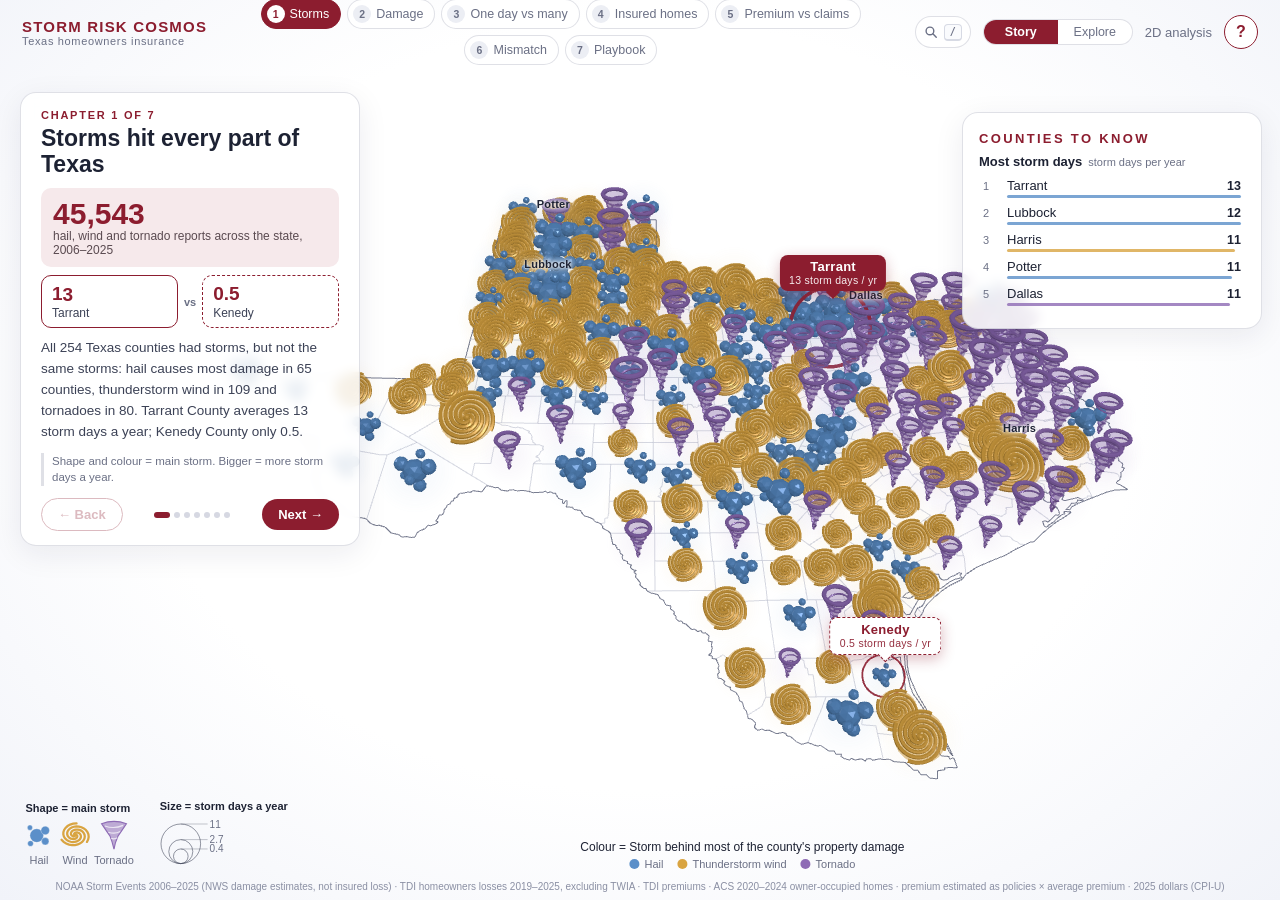
==== commit 4579e08c: "Show homes as towers, and the county's homes as 10 houses in a row - Insured vs uninsured stacks are" ====
--- a/web/index.html
+++ b/web/index.html
@@ -6,7 +6,7 @@
   <title>Storm Risk Cosmos · Texas</title>
   <meta name="description" content="A 3D story of storms, damage and homeowners insurance across the 254 counties of Texas." />
   <link rel="icon" href="data:," />
-  <link rel="stylesheet" href="css/cosmos.css?v=13" />
+  <link rel="stylesheet" href="css/cosmos.css?v=14" />
   <script src="vendor/d3.min.js"></script>
   <script src="vendor/topojson-client.min.js"></script>
   <script type="importmap">{ "imports": { "three": "./vendor/three/three.module.js" } }</script>
@@ -26,10 +26,10 @@
       </div>
       <ul>
         <li>Each 3D storm is one Texas county.</li>
-        <li><b>Stacks</b> under a storm show amounts: green money for dollars, red bills for claims paid, blue policy paper for insured homes, rose sheets for homes without a policy. Taller = more; every bundle is the same amount.</li>
+        <li><b>Stacks</b> under a storm show amounts: green money for dollars, red bills for claims paid. Homes stand as a tower with a penthouse on top: blue floors are insured homes, rose floors homes without a policy. Taller = more; every bundle or floor is the same amount.</li>
         <li><b>Colour</b> is named at the bottom of the screen. Each chapter rings and labels two counties that make its point by contrast.</li>
         <li><b>Story</b> walks through seven chapters with Back / Next or the arrow keys; <b>Explore</b> (top right, or after the last chapter) lets you pick any colour, layout and stack.</li>
-        <li>Drag to turn, scroll to zoom, hover for numbers. <b>Click a county</b> to open its own 3D view: its hail, thunderstorm wind and tornado above it, its homes as houses and its money as paper stacks; <b>Back to Texas</b> or Esc returns. Its <b>storm calendar</b> (year × month) shows when storms came; click a month to see only its reports.</li>
+        <li>Drag to turn, scroll to zoom, hover for numbers. <b>Click a county</b> to open its own 3D view: its hail, thunderstorm wind and tornado above it, its homes as 10 houses in a row (blue roof insured, red no policy) and its money as paper stacks; <b>Back to Texas</b> or Esc returns. Its <b>storm calendar</b> (year × month) shows when storms came; click a month to see only its reports.</li>
         <li><b>Find</b> (top right, or press <b>/</b>) jumps to any county or chapter. In Explore, the <b>Years</b> chart picks one year or a range, or plays the 20 years in turn.</li>
       </ul>
       <button id="guide-close">Got it</button>
@@ -101,6 +101,6 @@
     </div>
   </dialog>
 
-  <script type="module" src="js/cosmos3d.js?v=13"></script>
+  <script type="module" src="js/cosmos3d.js?v=14"></script>
 </body>
 </html>
--- a/web/css/cosmos.css
+++ b/web/css/cosmos.css
@@ -327,3 +327,7 @@
 /* the story's seven chapter buttons need the room: Find shrinks to its icon there */
 body.is-story .find-lab { display: none; }
 body.is-story .find-btn { padding: 5px 8px; }
+/* county view: the 10 houses as a row of icons */
+.cv-houses { display: flex; align-items: center; gap: 2px; margin: 2px 0 6px; }
+.cv-houses svg { width: 22px; height: 22px; }
+.cv-houses b { margin-left: 8px; font-size: 15px; color: var(--ink); }
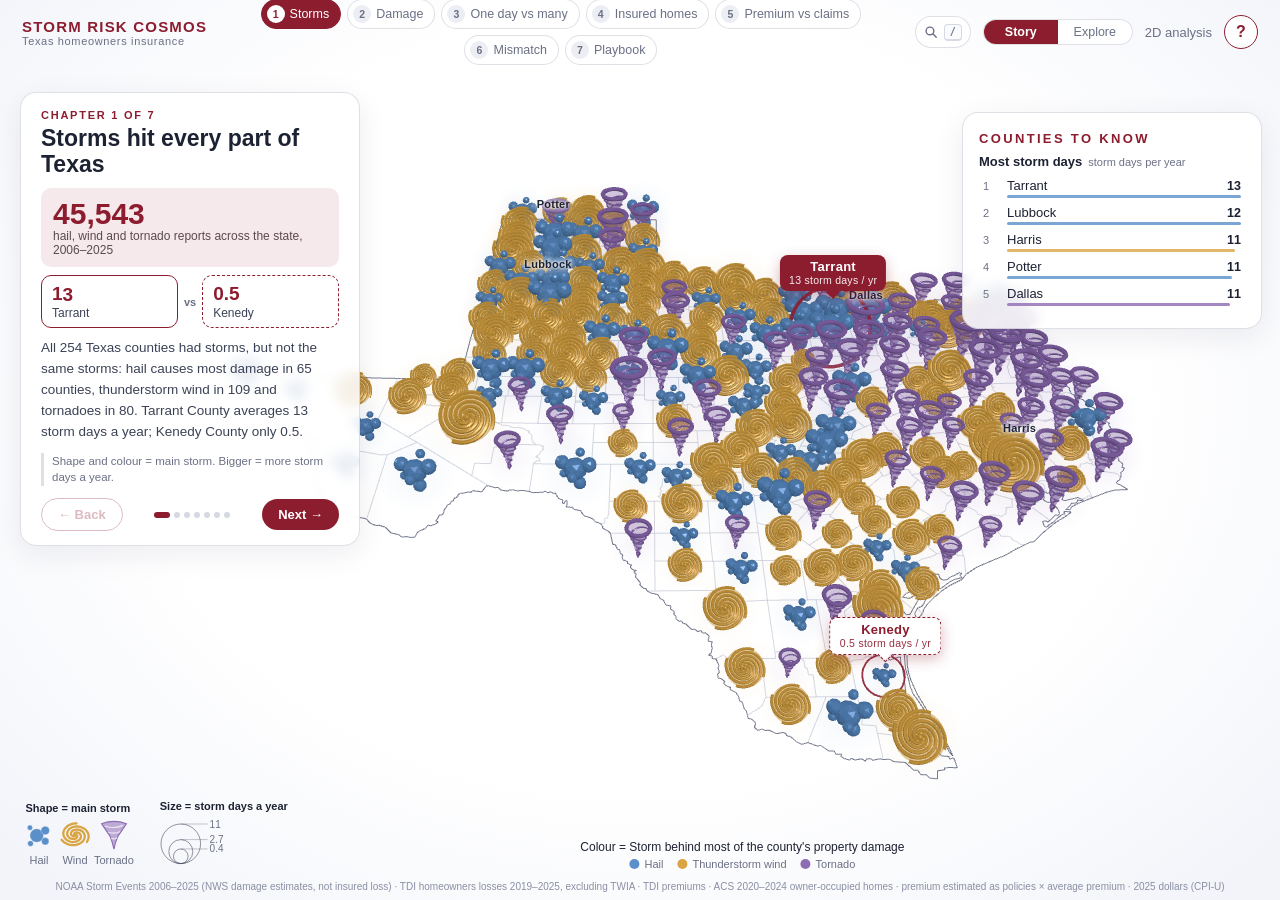
==== commit 079b1aae: "County view: give the see-through houses a door, framed windows and a chimney" ====
--- a/web/index.html
+++ b/web/index.html
@@ -6,7 +6,7 @@
   <title>Storm Risk Cosmos · Texas</title>
   <meta name="description" content="A 3D story of storms, damage and homeowners insurance across the 254 counties of Texas." />
   <link rel="icon" href="data:," />
-  <link rel="stylesheet" href="css/cosmos.css?v=14" />
+  <link rel="stylesheet" href="css/cosmos.css?v=15" />
   <script src="vendor/d3.min.js"></script>
   <script src="vendor/topojson-client.min.js"></script>
   <script type="importmap">{ "imports": { "three": "./vendor/three/three.module.js" } }</script>
@@ -101,6 +101,6 @@
     </div>
   </dialog>
 
-  <script type="module" src="js/cosmos3d.js?v=14"></script>
+  <script type="module" src="js/cosmos3d.js?v=15"></script>
 </body>
 </html>
